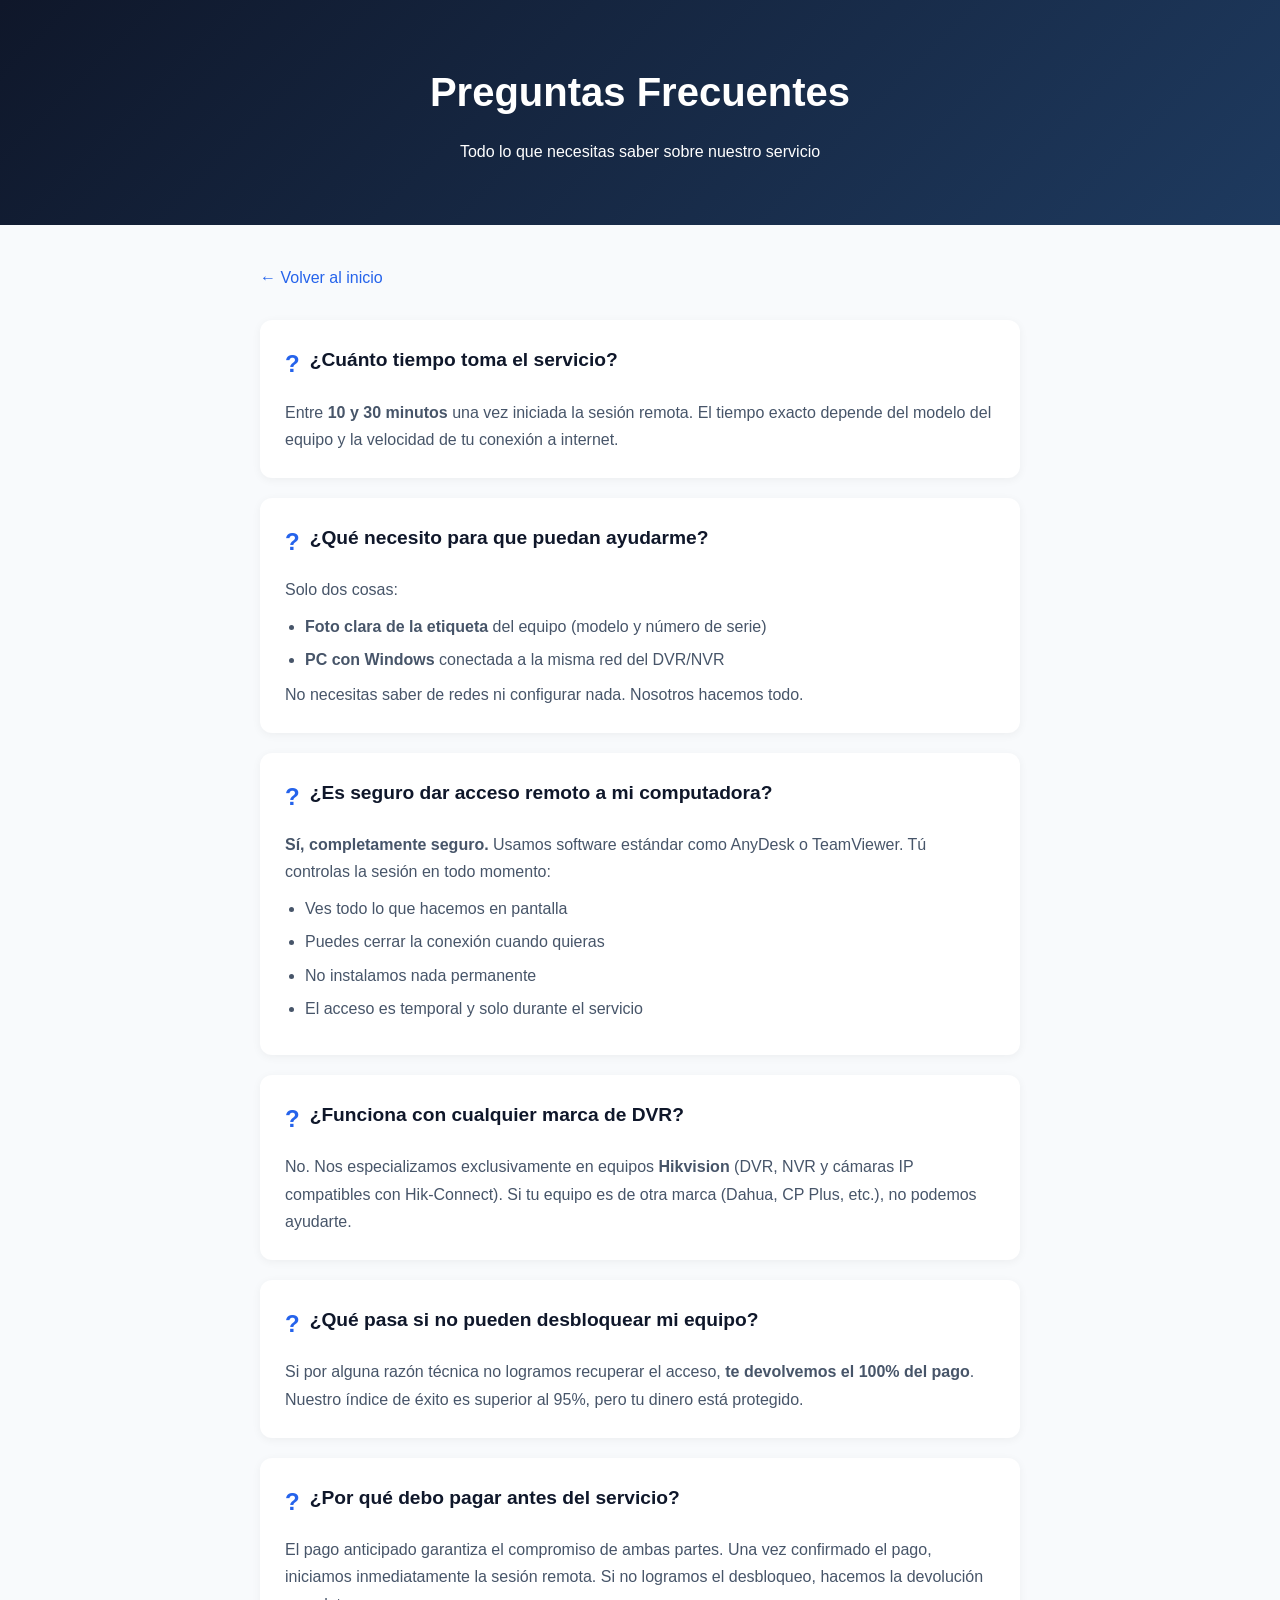
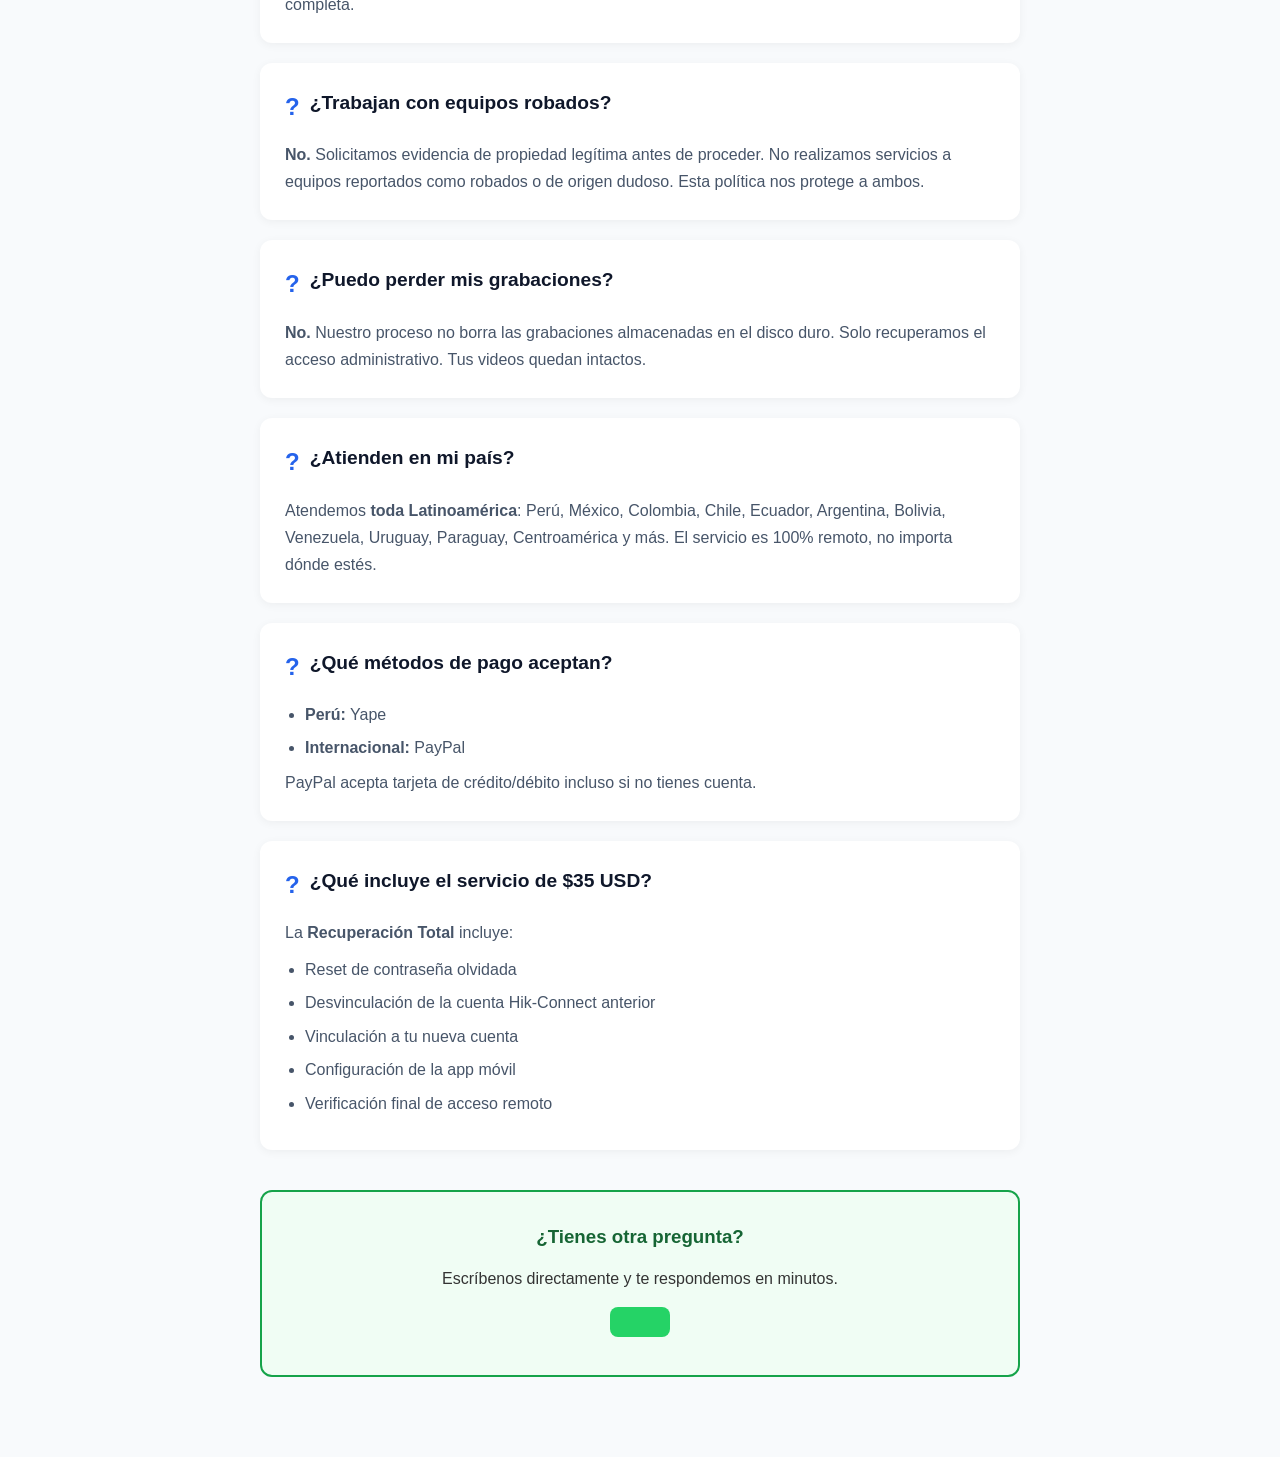
==== faq/index.html @ 4496b6ac "Create index.html" ====
<!DOCTYPE html>
<html lang="es">
<head>
    <meta charset="UTF-8">
    <meta name="viewport" content="width=device-width, initial-scale=1.0">
    <title>Preguntas Frecuentes | Recuperación DVR LATAM</title>
    <meta name="description" content="Respuestas a las preguntas más comunes sobre recuperación de acceso a DVR Hikvision. Servicio remoto seguro en toda Latinoamérica.">
    <link rel="stylesheet" href="../style.css">
    <style>
        .faq-container { max-width: 800px; margin: 0 auto; padding: 40px 20px; }
        .faq-header { background: linear-gradient(135deg, #0f172a 0%, #1e3a5f 100%); color: white; padding: 60px 20px; text-align: center; }
        .faq-header h1 { font-size: 2.5rem; margin-bottom: 15px; }
        .faq-item { background: white; border-radius: 12px; padding: 25px; margin-bottom: 20px; box-shadow: 0 2px 10px rgba(0,0,0,0.05); }
        .faq-item h3 { color: #0f172a; font-size: 1.2rem; margin-bottom: 15px; display: flex; align-items: flex-start; gap: 10px; }
        .faq-item h3 span { color: #2563eb; font-size: 1.5rem; }
        .faq-item p { color: #475569; line-height: 1.7; margin: 0; }
        .faq-item ul { margin: 10px 0 0 0; padding-left: 20px; color: #475569; }
        .faq-item li { margin-bottom: 8px; }
        .cta-section { background: #f0fdf4; border: 2px solid #16a34a; border-radius: 12px; padding: 30px; text-align: center; margin: 40px 0; }
        .cta-section h3 { color: #166534; margin-bottom: 15px; }
        .btn-whatsapp { display: inline-block; background: #25d366; color: white; padding: 15px 30px; text-decoration: none; border-radius: 8px; font-weight: 700; margin-top: 15px; }
        .back-link { display: inline-block; margin-bottom: 30px; color: #2563eb; text-decoration: none; }
        .back-link:hover { text-decoration: underline; }
    </style>
</head>
<body>

    <header class="faq-header">
        <h1>Preguntas Frecuentes</h1>
        <p>Todo lo que necesitas saber sobre nuestro servicio</p>
    </header>

    <div class="faq-container">
        
        <a href="../index.html" class="back-link">← Volver al inicio</a>

        <div class="faq-item">
            <h3><span>?</span> ¿Cuánto tiempo toma el servicio?</h3>
            <p>Entre <strong>10 y 30 minutos</strong> una vez iniciada la sesión remota. El tiempo exacto depende del modelo del equipo y la velocidad de tu conexión a internet.</p>
        </div>

        <div class="faq-item">
            <h3><span>?</span> ¿Qué necesito para que puedan ayudarme?</h3>
            <p>Solo dos cosas:</p>
            <ul>
                <li><strong>Foto clara de la etiqueta</strong> del equipo (modelo y número de serie)</li>
                <li><strong>PC con Windows</strong> conectada a la misma red del DVR/NVR</li>
            </ul>
            <p>No necesitas saber de redes ni configurar nada. Nosotros hacemos todo.</p>
        </div>

        <div class="faq-item">
            <h3><span>?</span> ¿Es seguro dar acceso remoto a mi computadora?</h3>
            <p><strong>Sí, completamente seguro.</strong> Usamos software estándar como AnyDesk o TeamViewer. Tú controlas la sesión en todo momento:</p>
            <ul>
                <li>Ves todo lo que hacemos en pantalla</li>
                <li>Puedes cerrar la conexión cuando quieras</li>
                <li>No instalamos nada permanente</li>
                <li>El acceso es temporal y solo durante el servicio</li>
            </ul>
        </div>

        <div class="faq-item">
            <h3><span>?</span> ¿Funciona con cualquier marca de DVR?</h3>
            <p>No. Nos especializamos exclusivamente en equipos <strong>Hikvision</strong> (DVR, NVR y cámaras IP compatibles con Hik-Connect). Si tu equipo es de otra marca (Dahua, CP Plus, etc.), no podemos ayudarte.</p>
        </div>

        <div class="faq-item">
            <h3><span>?</span> ¿Qué pasa si no pueden desbloquear mi equipo?</h3>
            <p>Si por alguna razón técnica no logramos recuperar el acceso, <strong>te devolvemos el 100% del pago</strong>. Nuestro índice de éxito es superior al 95%, pero tu dinero está protegido.</p>
        </div>

        <div class="faq-item">
            <h3><span>?</span> ¿Por qué debo pagar antes del servicio?</h3>
            <p>El pago anticipado garantiza el compromiso de ambas partes. Una vez confirmado el pago, iniciamos inmediatamente la sesión remota. Si no logramos el desbloqueo, hacemos la devolución completa.</p>
        </div>

        <div class="faq-item">
            <h3><span>?</span> ¿Trabajan con equipos robados?</h3>
            <p><strong>No.</strong> Solicitamos evidencia de propiedad legítima antes de proceder. No realizamos servicios a equipos reportados como robados o de origen dudoso. Esta política nos protege a ambos.</p>
        </div>

        <div class="faq-item">
            <h3><span>?</span> ¿Puedo perder mis grabaciones?</h3>
            <p><strong>No.</strong> Nuestro proceso no borra las grabaciones almacenadas en el disco duro. Solo recuperamos el acceso administrativo. Tus videos quedan intactos.</p>
        </div>

        <div class="faq-item">
            <h3><span>?</span> ¿Atienden en mi país?</h3>
            <p>Atendemos <strong>toda Latinoamérica</strong>: Perú, México, Colombia, Chile, Ecuador, Argentina, Bolivia, Venezuela, Uruguay, Paraguay, Centroamérica y más. El servicio es 100% remoto, no importa dónde estés.</p>
        </div>

        <div class="faq-item">
            <h3><span>?</span> ¿Qué métodos de pago aceptan?</h3>
            <ul>
                <li><strong>Perú:</strong> Yape</li>
                <li><strong>Internacional:</strong> PayPal</li>
            </ul>
            <p>PayPal acepta tarjeta de crédito/débito incluso si no tienes cuenta.</p>
        </div>

        <div class="faq-item">
            <h3><span>?</span> ¿Qué incluye el servicio de $35 USD?</h3>
            <p>La <strong>Recuperación Total</strong> incluye:</p>
            <ul>
                <li>Reset de contraseña olvidada</li>
                <li>Desvinculación de la cuenta Hik-Connect anterior</li>
                <li>Vinculación a tu nueva cuenta</li>
                <li>Configuración de la app móvil</li>
                <li>Verificación final de acceso remoto</li>
            </ul>
        </div>

        <div class="cta-section">
            <h3>¿Tienes otra pregunta?</h3>
            <p>Escríbenos directamente y te respondemos en minutos.</p>
            <a href="https://wa.me/51914239762?text=Hola,%20tengo%20una%20pregunta%20sobre%20el%20servicio" class="btn-whatsapp" target="_blank">
---- style.css ----
/* Reset básico */
* {
    margin: 0;
    padding: 0;
    box-sizing: border-box;
}

body {
    font-family: 'Segoe UI', Tahoma, Geneva, Verdana, sans-serif;
    line-height: 1.6;
    color: #333;
    background-color: #f8fafc;
}

.container {
    max-width: 1200px;
    margin: 0 auto;
    padding: 0 20px;
}

/* Hero Section */
.hero {
    background: linear-gradient(135deg, #0f172a 0%, #1e3a5f 100%);
    color: white;
    padding: 80px 20px;
    text-align: center;
}

.hero h1 {
    font-size: 2.5rem;
    margin-bottom: 20px;
    font-weight: 700;
}

.subtitle {
    font-size: 1.3rem;
    margin-bottom: 15px;
    opacity: 0.95;
}

.highlight {
    color: #60a5fa;
    font-weight: 600;
    margin-bottom: 30px;
}

.btn-primary {
    display: inline-block;
    background: #16a34a;
    color: white;
    padding: 16px 32px;
    text-decoration: none;
    border-radius: 8px;
    font-weight: 600;
    font-size: 1.1rem;
    transition: transform 0.2s, box-shadow 0.2s;
}

.btn-primary:hover {
    transform: translateY(-2px);
    box-shadow: 0 10px 20px rgba(0,0,0,0.2);
}

/* Problems Section */
.problems {
    padding: 60px 20px;
    background: white;
}

.problems h2 {
    text-align: center;
    font-size: 2rem;
    margin-bottom: 40px;
    color: #0f172a;
}

.grid {
    display: grid;
    grid-template-columns: repeat(auto-fit, minmax(300px, 1fr));
    gap: 30px;
}

.card {
    background: #f1f5f9;
    padding: 30px;
    border-radius: 12px;
    text-align: center;
    border-left: 4px solid #2563eb;
}

.card h3 {
    color: #0f172a;
    margin-bottom: 15px;
    font-size: 1.3rem;
}

/* How it Works */
.how-it-works {
    padding: 60px 20px;
    background: #f8fafc;
}

.how-it-works h2 {
    text-align: center;
    font-size: 2rem;
    margin-bottom: 40px;
    color: #0f172a;
}

.steps {
    display: grid;
    grid-template-columns: repeat(auto-fit, minmax(250px, 1fr));
    gap: 30px;
}

.step {
    background: white;
    padding: 30px;
    border-radius: 12px;
    text-align: center;
    box-shadow: 0 4px 6px rgba(0,0,0,0.1);
}

.number {
    display: inline-block;
    width: 40px;
    height: 40px;
    background: #2563eb;
    color: white;
    border-radius: 50%;
    line-height: 40px;
    font-weight: bold;
    margin-bottom: 15px;
    font-size: 1.2rem;
}

.step h3 {
    color: #0f172a;
    margin-bottom: 10px;
}

/* Trust Section */
.trust {
    padding: 60px 20px;
    background: white;
}

.trust h2 {
    text-align: center;
    font-size: 2rem;
    margin-bottom: 30px;
    color: #0f172a;
}

.trust ul {
    list-style: none;
    max-width: 600px;
    margin: 0 auto 30px;
}

.trust li {
    padding: 10px 0;
    font-size: 1.1rem;
    border-bottom: 1px solid #e2e8f0;
}

.legal-note {
    text-align: center;
    color: #64748b;
    font-size: 0.9rem;
    max-width: 800px;
    margin: 0 auto;
    font-style: italic;
}

/* CTA Section */
.cta {
    background: linear-gradient(135deg, #1e40af 0%, #3b82f6 100%);
    color: white;
    padding: 60px 20px;
    text-align: center;
}

.cta h2 {
    font-size: 2rem;
    margin-bottom: 15px;
}

.cta p {
    font-size: 1.2rem;
    margin-bottom: 25px;
    opacity: 0.95;
}

.btn-whatsapp {
    display: inline-block;
    background: #25d366;
    color: white;
    padding: 18px 36px;
    text-decoration: none;
    border-radius: 50px;
    font-weight: 700;
    font-size: 1.2rem;
    transition: transform 0.2s;
}

.btn-whatsapp:hover {
    transform: scale(1.05);
}

.small {
    margin-top: 20px;
    font-size: 0.9rem;
    opacity: 0.9;
}

/* Footer */
footer {
    background: #0f172a;
    color: white;
    text-align: center;
    padding: 30px 20px;
}

footer p {
    margin: 5px 0;
    opacity: 0.8;
}

/* Responsive */
@media (max-width: 768px) {
    .hero h1 {
        font-size: 1.8rem;
    }
    
    .subtitle {
        font-size: 1.1rem;
    }
    
    .grid, .steps {
        grid-template-columns: 1fr;
    }
}
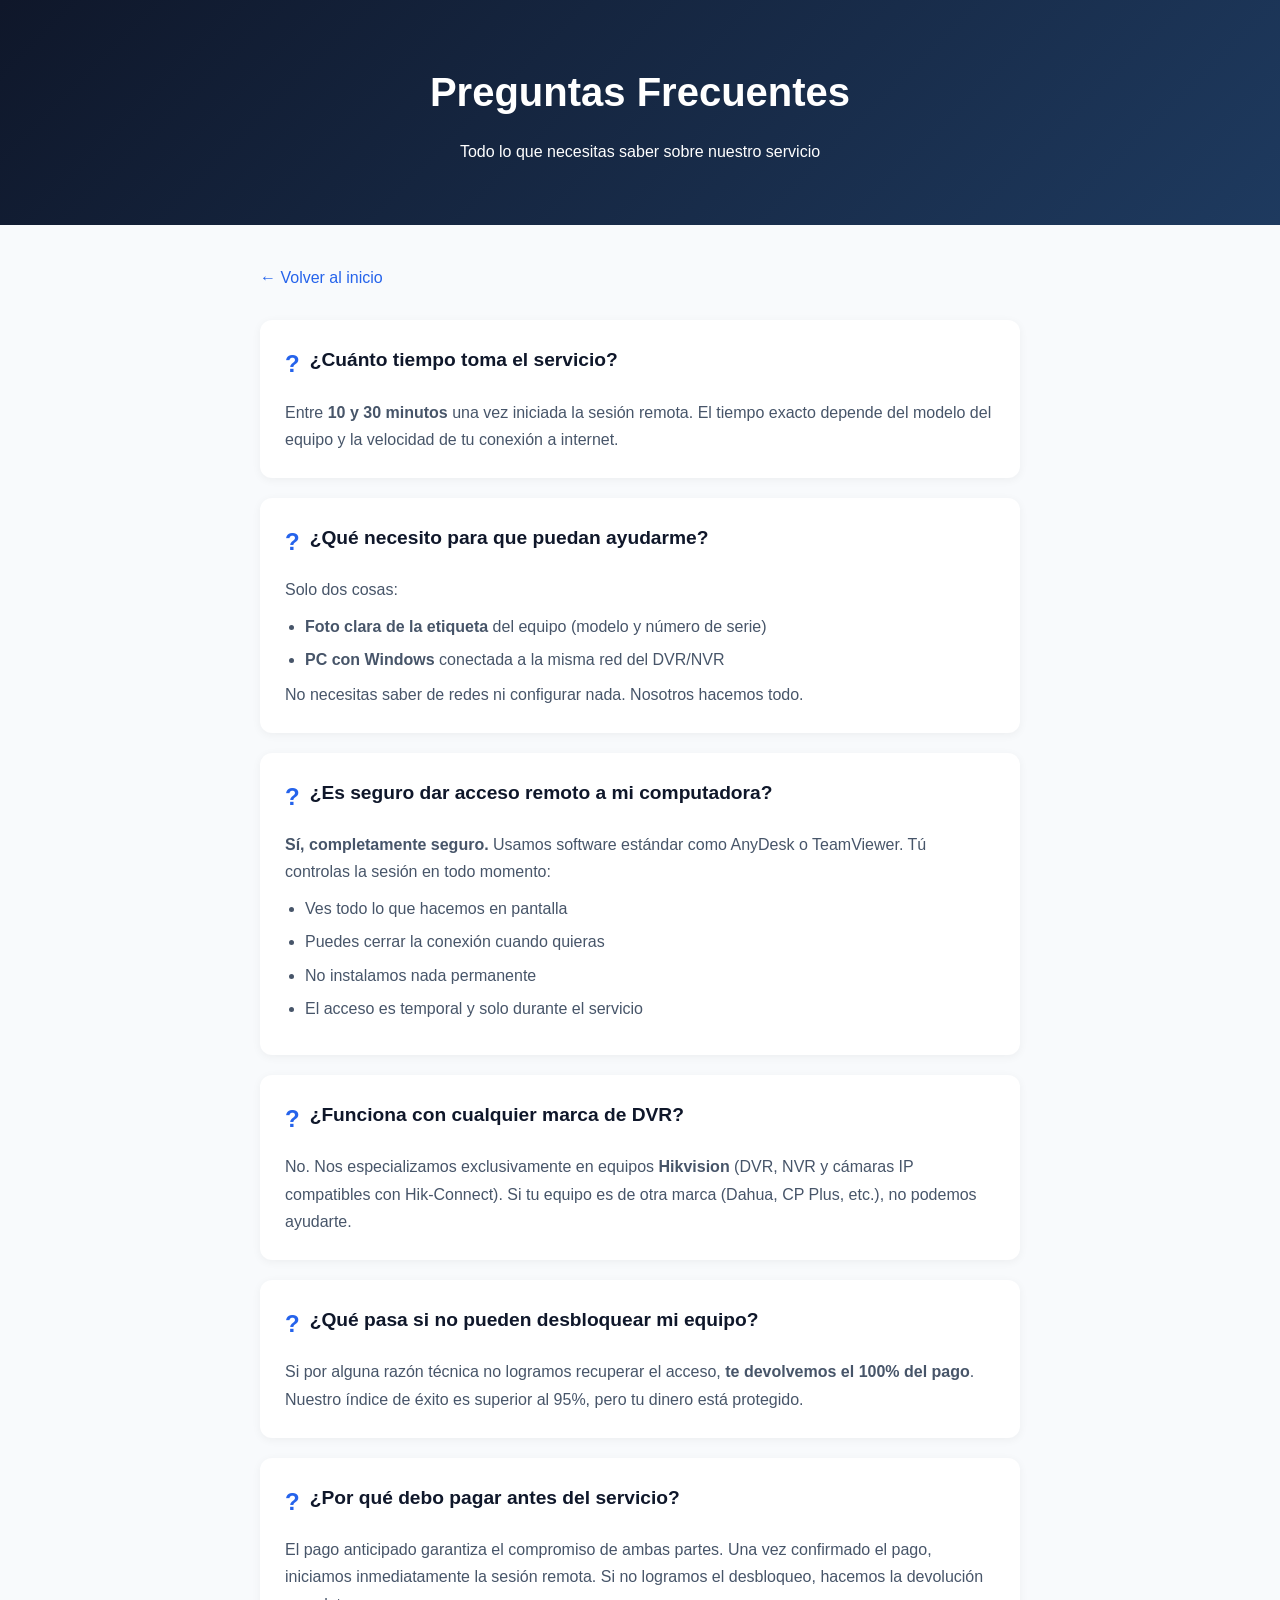
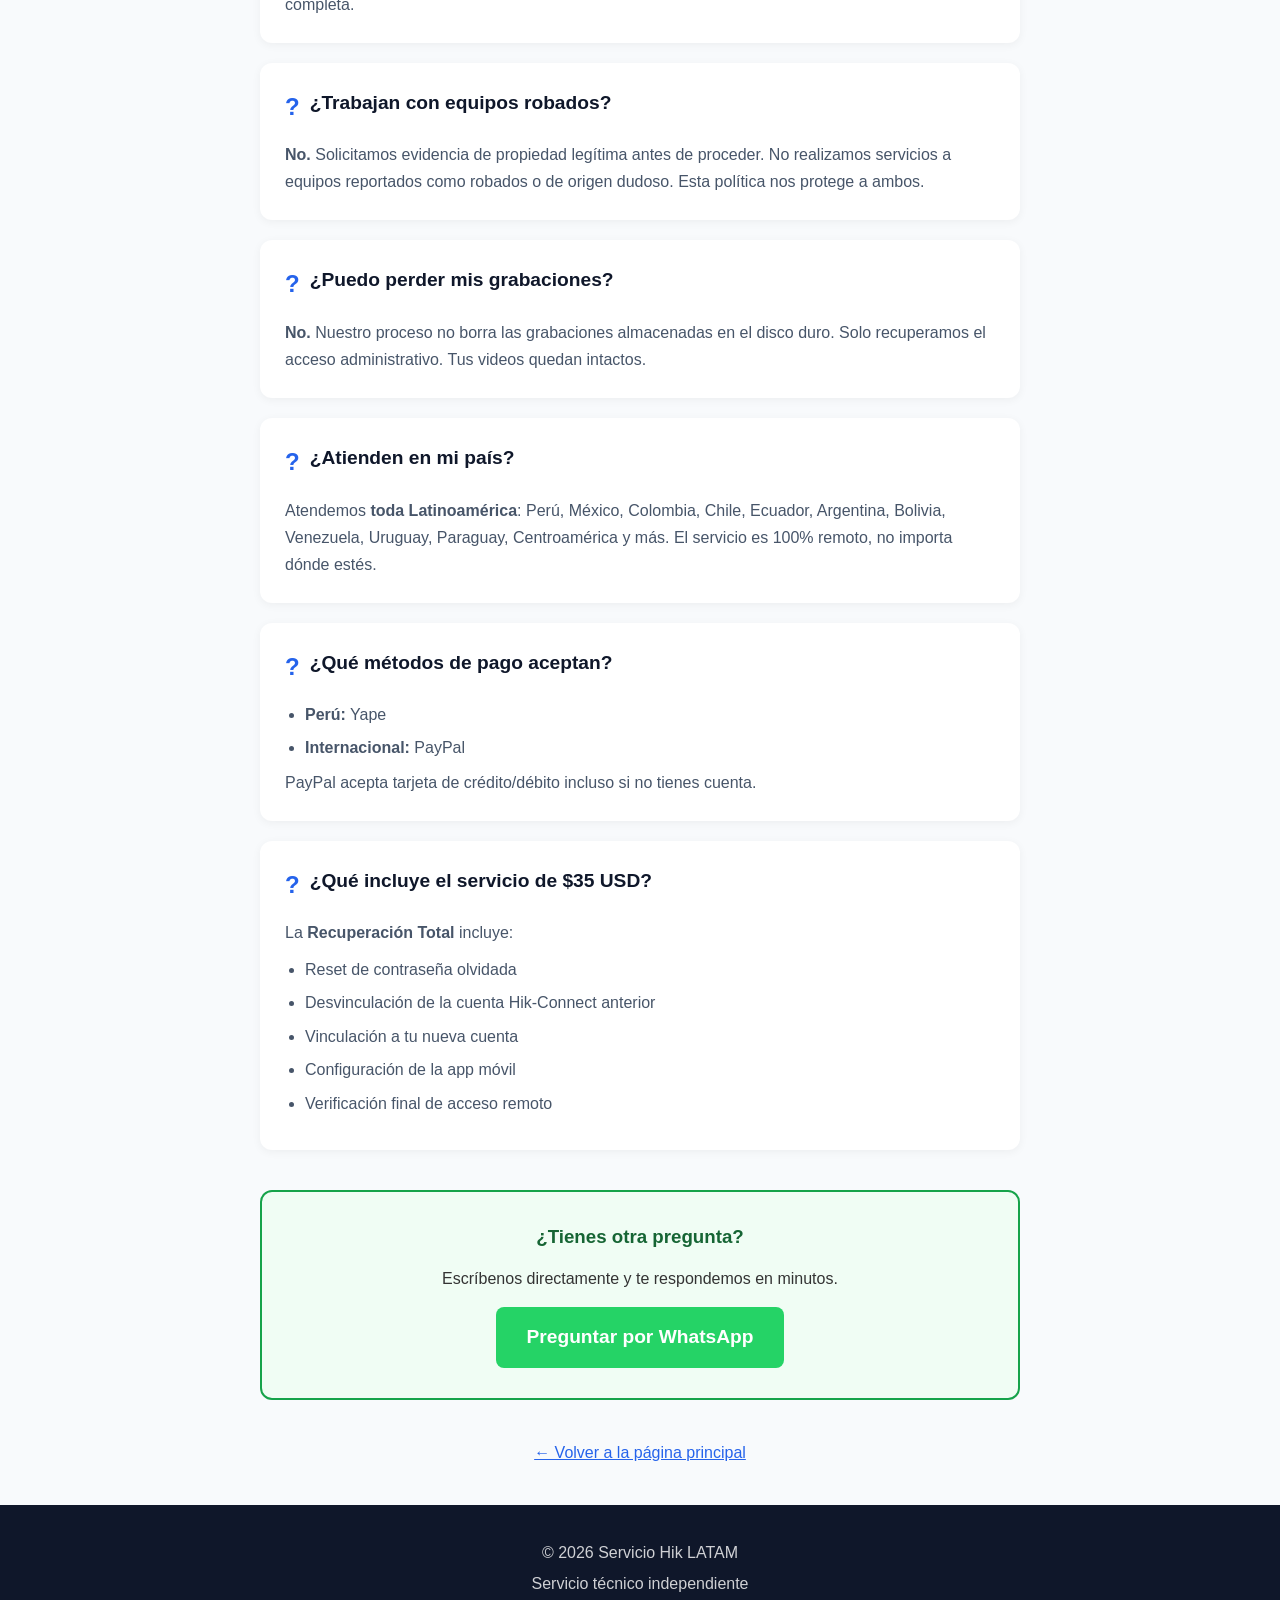
==== commit 27847f49: "Create index.html" ====
--- a/faq/index.html
+++ b/faq/index.html
@@ -115,3 +115,20 @@
             <h3>¿Tienes otra pregunta?</h3>
             <p>Escríbenos directamente y te respondemos en minutos.</p>
             <a href="https://wa.me/51914239762?text=Hola,%20tengo%20una%20pregunta%20sobre%20el%20servicio" class="btn-whatsapp" target="_blank">
+                Preguntar por WhatsApp
+            </a>
+        </div>
+
+        <p style="text-align: center; margin-top: 30px;">
+            <a href="../index.html" style="color: #2563eb;">← Volver a la página principal</a>
+        </p>
+
+    </div>
+
+    <footer style="background: #0f172a; color: white; text-align: center; padding: 30px;">
+        <p>© 2026 Servicio Hik LATAM</p>
+        <p>Servicio técnico independiente</p>
+    </footer>
+
+</body>
+</html>
